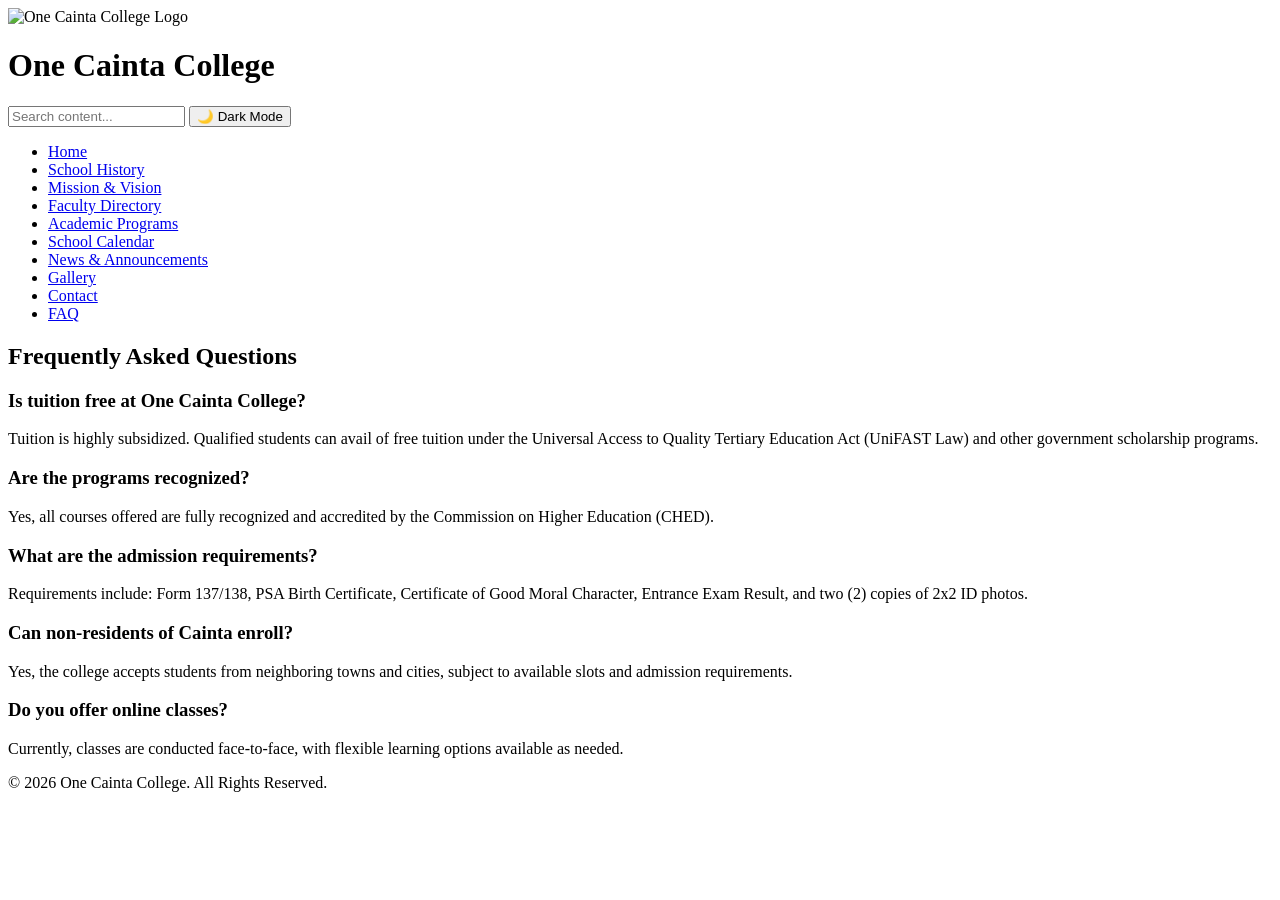
====  Faq.html @ 124131ea "first commit" ====
<!DOCTYPE html>
<html lang="en">
<head>
    <meta charset="UTF-8">
    <meta name="viewport" content="width=device-width, initial-scale=1.0">
    <title>FAQ | One Cainta College</title>
    <link rel="stylesheet" href="style.css">
</head>
<body>

<header>
    <div class="container header-top">
        <div class="logo">
            <img src=" content://com.android.providers.downloads.documents/document/msf%3A1000010392 " alt="One Cainta College Logo">
            <h1>One Cainta College</h1>
        </div>
        <div class="header-controls">
            <input type="text" id="searchBox" placeholder="Search content...">
            <button id="themeToggle">🌙 Dark Mode</button>
        </div>
    </div>
    <nav>
        <ul class="nav-links container">
            <li><a href="index.html">Home</a></li>
            <li><a href="history.html">School History</a></li>
            <li><a href="mission-vision.html">Mission & Vision</a></li>
            <li><a href="faculty.html">Faculty Directory</a></li>
            <li><a href="programs.html">Academic Programs</a></li>
            <li><a href="calendar.html">School Calendar</a></li>
            <li><a href="news.html">News & Announcements</a></li>
            <li><a href="gallery.html">Gallery</a></li>
            <li><a href="contact.html">Contact</a></li>
            <li><a href="faq.html" class="active">FAQ</a></li>
        </ul>
    </nav>
</header>

<section class="container">
    <h2>Frequently Asked Questions</h2>
    <div class="card">
        <h3>Is tuition free at One Cainta College?</h3>
        <p>Tuition is highly subsidized. Qualified students can avail of free tuition under the Universal Access to Quality Tertiary Education Act (UniFAST Law) and other government scholarship programs.</p>
    </div>
    <div class="card">
        <h3>Are the programs recognized?</h3>
        <p>Yes, all courses offered are fully recognized and accredited by the Commission on Higher Education (CHED).</p>
    </div>
    <div class="card">
        <h3>What are the admission requirements?</h3>
        <p>Requirements include: Form 137/138, PSA Birth Certificate, Certificate of Good Moral Character, Entrance Exam Result, and two (2) copies of 2x2 ID photos.</p>
    </div>
    <div class="card">
        <h3>Can non-residents of Cainta enroll?</h3>
        <p>Yes, the college accepts students from neighboring towns and cities, subject to available slots and admission requirements.</p>
    </div>
    <div class="card">
        <h3>Do you offer online classes?</h3>
        <p>Currently, classes are conducted face-to-face, with flexible learning options available as needed.</p>
    </div>
</section>

<footer>
    <p>&copy; 2026 One Cainta College. All Rights Reserved.</p>
</footer>

<script src="script.js"></script>
</body>
</html>
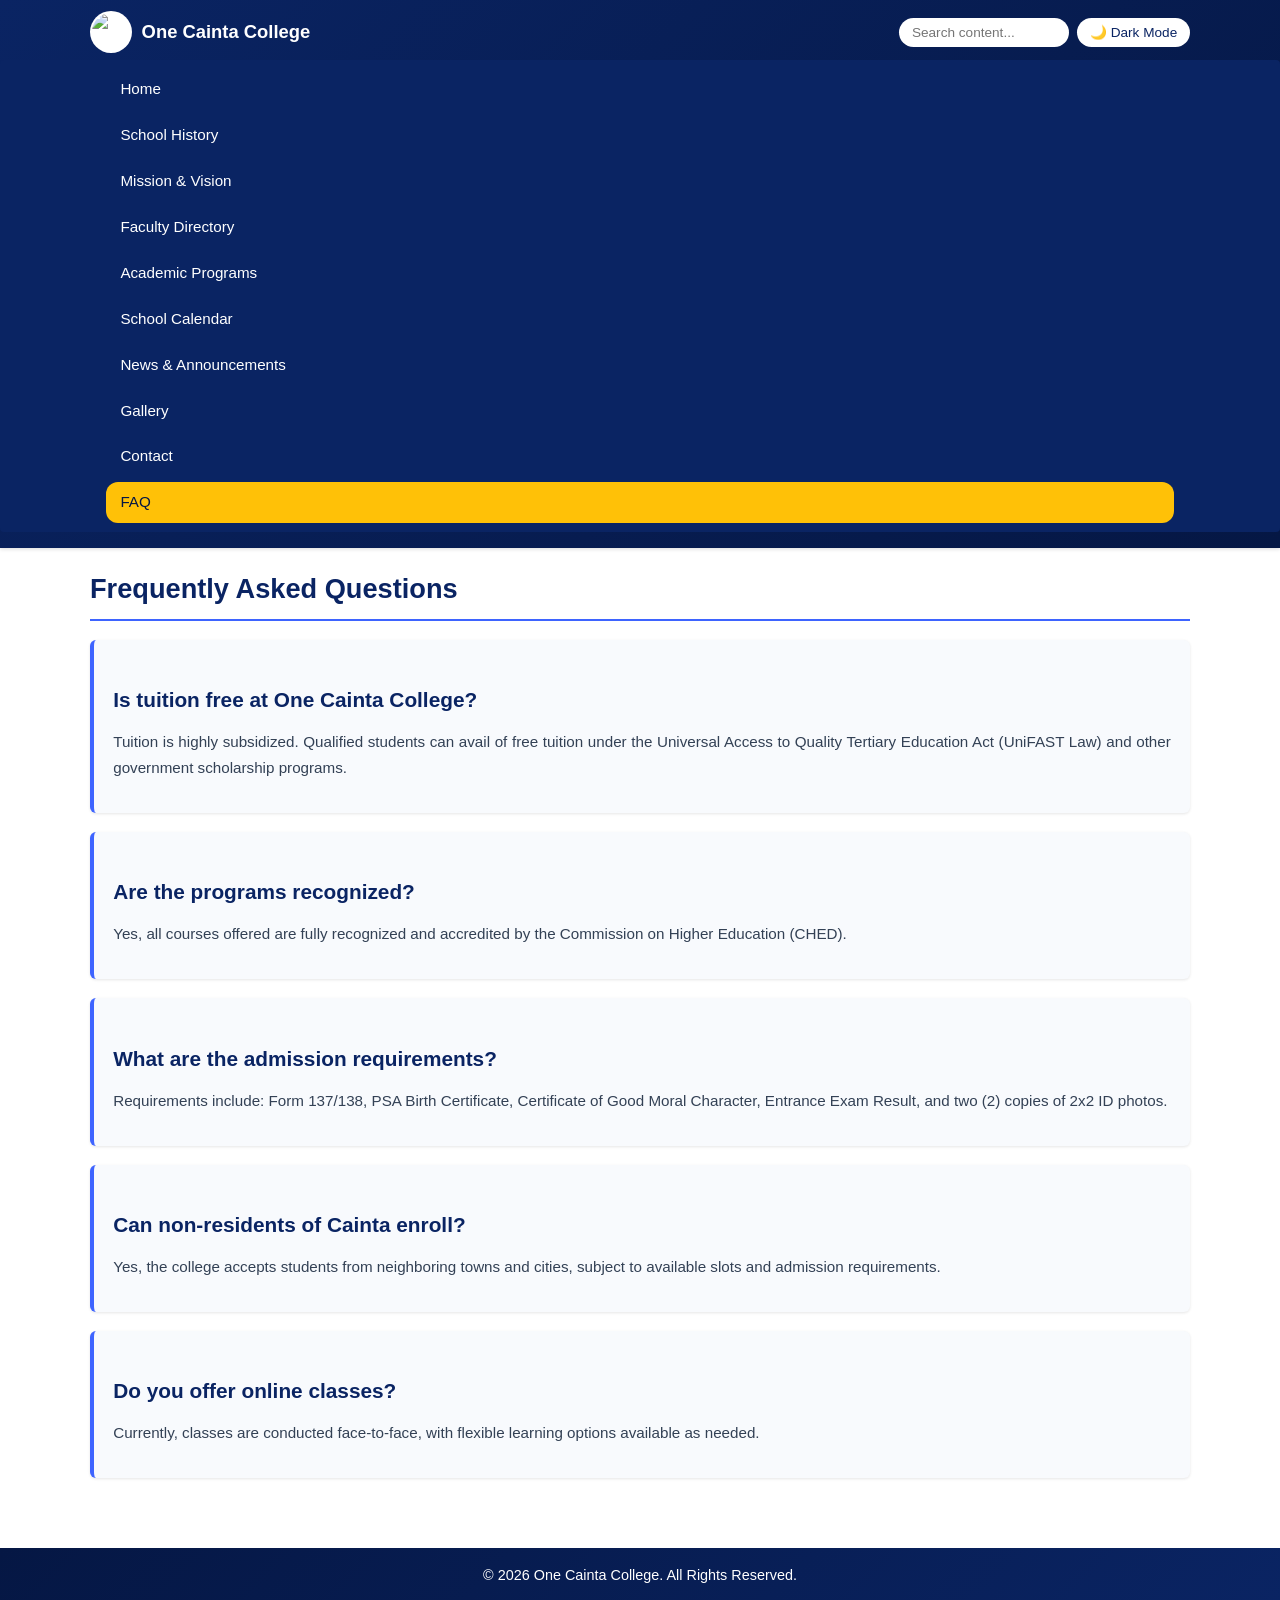
==== commit 1acc6a15: "update href for styling" ====
--- a/ Faq.html
+++ b/ Faq.html
@@ -4,7 +4,7 @@
     <meta charset="UTF-8">
     <meta name="viewport" content="width=device-width, initial-scale=1.0">
     <title>FAQ | One Cainta College</title>
-    <link rel="stylesheet" href="style.css">
+    <link rel="stylesheet" href="Style.css">
 </head>
 <body>
 
--- a/Style.css
+++ b/Style.css
@@ -0,0 +1,325 @@
+* {
+    margin: 0;
+    padding: 0;
+    box-sizing: border-box;
+    font-family: 'Segoe UI', Roboto, Arial, sans-serif;
+}
+
+:root {
+    --primary: #0A2463;       /* Dark Blue Main */
+    --primary-dark: #051744;  /* Darker Blue */
+    --secondary: #3E64FF;     /* Lighter Blue */
+    --accent: #FFC107;        /* Highlight / Active Tab */
+    --bg-light: #FFFFFF;      /* White Background */
+    --bg-white: #F8FAFD;      /* Light Gray White for Cards */
+    --text-dark: #0A2463;     /* Dark Blue Text */
+    --text-medium: #334155;   /* Medium Gray Text */
+    --text-light: #64748B;    /* Light Gray Text */
+    --border: #E2E8F0;
+}
+
+.dark-mode {
+    --bg-light: #0F172A;
+    --bg-white: #1E293B;
+    --text-dark: #F1F5F9;
+    --text-medium: #CBD5E1;
+    --text-light: #94A3B8;
+    --border: #334155;
+}
+
+body {
+    background-color: var(--bg-light);
+    color: var(--text-dark);
+    line-height: 1.6;
+    padding-top: 0;
+}
+
+.container {
+    width: 94%;
+    max-width: 1100px;
+    margin: 0 auto;
+}
+
+/* --- HEADER --- */
+header {
+    background: linear-gradient(135deg, var(--primary), var(--primary-dark));
+    color: white;
+    padding: 0.7rem 0;
+    position: static;
+    width: 100%;
+    box-shadow: 0 1px 4px rgba(0,0,0,0.15);
+}
+
+.header-top {
+    display: flex;
+    align-items: center;
+    justify-content: space-between;
+    flex-wrap: wrap;
+    gap: 0.5rem;
+    margin-bottom: 0.4rem;
+}
+
+.logo {
+    display: flex;
+    align-items: center;
+    gap: 0.6rem;
+}
+
+.logo img {
+    width: 42px;
+    height: 42px;
+    border-radius: 50%;
+    background: white;
+    padding: 2px;
+}
+
+.logo h1 {
+    font-size: 1.15rem;
+    font-weight: 600;
+    color: white;
+}
+
+.header-controls {
+    display: flex;
+    gap: 0.5rem;
+    flex-wrap: wrap;
+}
+
+#searchBox {
+    padding: 0.4rem 0.8rem;
+    border: none;
+    border-radius: 20px;
+    width: 170px;
+    font-size: 0.85rem;
+    background: white;
+    color: var(--primary);
+}
+
+#themeToggle {
+    padding: 0.4rem 0.8rem;
+    border: none;
+    border-radius: 20px;
+    background: white;
+    color: var(--primary);
+    font-weight: 500;
+    cursor: pointer;
+    font-size: 0.85rem;
+}
+
+#themeToggle:hover {
+    background: var(--accent);
+    color: var(--primary-dark);
+}
+
+/* --- NAVIGATION BAR --- */
+nav {
+    background: var(--primary);
+    padding: 0.6rem 0;
+    margin: 0.3rem 0;
+    border-radius: 4px;
+    position: static;
+    width: 100%;
+}
+
+.nav-links {
+    list-style: none;
+    display: flex;
+    flex-direction: column;
+    gap: 0.35rem;
+    padding: 0 1rem;
+}
+
+.nav-links a {
+    color: white;
+    text-decoration: none;
+    padding: 0.5rem 0.9rem;
+    border-radius: 12px;
+    font-size: 0.95rem;
+    font-weight: 500;
+    display: block;
+}
+
+.nav-links a:hover,
+.nav-links a.active {
+    background: var(--accent);
+    color: var(--primary-dark);
+}
+
+/* --- MAIN CONTENT --- */
+section {
+    padding: 1.2rem 0;
+    margin-top: 0.5rem;
+}
+
+h2 {
+    color: var(--primary);
+    font-size: 1.7rem;
+    margin-bottom: 1.2rem;
+    padding-bottom: 0.5rem;
+    border-bottom: 2px solid var(--secondary);
+}
+
+h3 {
+    color: var(--primary);
+    font-size: 1.3rem;
+    margin: 1.5rem 0 0.8rem 0;
+}
+
+/* --- CARDS / INFO BOXES --- */
+.card {
+    background: var(--bg-white);
+    padding: 1.2rem;
+    margin-bottom: 1.2rem;
+    border-radius: 6px;
+    box-shadow: 0 1px 3px rgba(0,0,0,0.1);
+    border-left: 4px solid var(--secondary);
+}
+
+.card p {
+    color: var(--text-medium);
+    margin-bottom: 0.8rem;
+    font-size: 0.95rem;
+    text-align: justify;
+    line-height: 1.7;
+}
+
+.card ul {
+    margin-left: 1.5rem;
+    color: var(--text-medium);
+}
+
+/* --- IMAGE SLIDER --- */
+.slider {
+    position: relative;
+    width: 100%;
+    height: 220px;
+    overflow: hidden;
+    border-radius: 6px;
+    margin: 1rem 0;
+    box-shadow: 0 2px 6px rgba(0,0,0,0.1);
+}
+
+.slide {
+    display: none;
+    width: 100%;
+    height: 100%;
+}
+
+.slide.active {
+    display: block;
+}
+
+.slide img {
+    width: 100%;
+    height: 100%;
+    object-fit: cover;
+}
+
+.slider-btn {
+    position: absolute;
+    top: 50%;
+    transform: translateY(-50%);
+    background: rgba(10, 36, 99, 0.7);
+    color: white;
+    border: none;
+    font-size: 1.4rem;
+    padding: 0.2rem 0.6rem;
+    cursor: pointer;
+    border-radius: 50%;
+}
+
+.prev { left: 10px; }
+.next { right: 10px; }
+
+/* --- GALLERY: SPACED + TITLES --- */
+.gallery-grid {
+    display: grid;
+    grid-template-columns: repeat(auto-fill, minmax(220px, 1fr));
+    gap: 1.5rem;
+    margin-top: 1rem;
+}
+
+.gallery-item {
+    background: var(--bg-white);
+    padding: 0.8rem;
+    border-radius: 6px;
+    box-shadow: 0 1px 3px rgba(0,0,0,0.1);
+    text-align: center;
+}
+
+.gallery-item img {
+    width: 100%;
+    height: 160px;
+    object-fit: cover;
+    border-radius: 4px;
+    margin-bottom: 0.6rem;
+}
+
+.gallery-title {
+    font-size: 0.95rem;
+    font-weight: 500;
+    color: var(--text-medium);
+}
+
+/* --- ANNOUNCEMENT FILTER --- */
+.filter-buttons {
+    margin: 1rem 0;
+    display: flex;
+    flex-wrap: wrap;
+    gap: 0.6rem;
+}
+
+.filter-buttons button {
+    padding: 0.4rem 0.9rem;
+    border: none;
+    border-radius: 20px;
+    background: var(--primary);
+    color: white;
+    font-weight: 500;
+    cursor: pointer;
+}
+
+.filter-buttons button:hover,
+.filter-buttons button.active {
+    background: var(--accent);
+    color: var(--primary-dark);
+}
+
+.announcement-item small {
+    display: block;
+    margin-top: 0.6rem;
+    color: var(--text-light);
+    font-size: 0.85rem;
+}
+
+/* --- FOOTER --- */
+footer {
+    background: linear-gradient(135deg, var(--primary-dark), var(--primary));
+    color: white;
+    text-align: center;
+    padding: 1rem 0;
+    margin-top: 2rem;
+    font-size: 0.9rem;
+}
+
+/* --- RESPONSIVE FOR MOBILE --- */
+@media (max-width: 768px) {
+    .header-top {
+        flex-direction: column;
+        text-align: center;
+    }
+    #searchBox {
+        width: 100%;
+        max-width: 240px;
+    }
+    .nav-links {
+        gap: 0.25rem;
+    }
+    .gallery-grid {
+        grid-template-columns: repeat(auto-fill, minmax(160px, 1fr));
+        gap: 1rem;
+    }
+    .slider {
+        height: 180px;
+    }
+}
